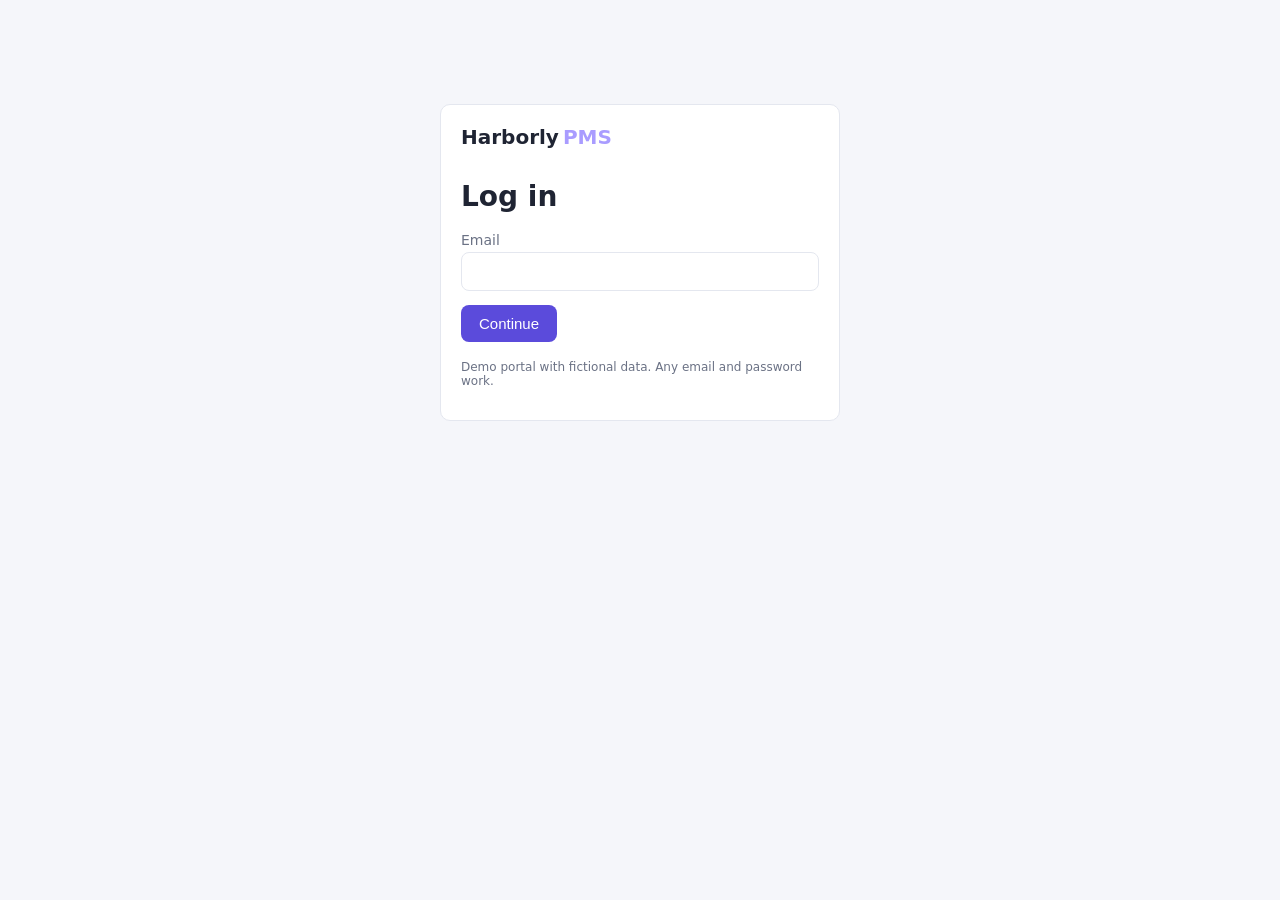
==== index.html @ 0a03e641 "Harborly PMS demo portal (fictional data) Co-Authored-By: Claude Opus 5.5 <noreply@anthropic.com> Cl" ====
<!doctype html><html lang="en"><head><meta charset="utf-8"><meta name="viewport" content="width=device-width,initial-scale=1"><title>Log in - Harborly PMS</title><link rel="stylesheet" href="style.css"><script src="data.js"></script></head>
<body data-page="login"><div id="app"><div class="content"><main id="main"></main></div></div><script src="app.js"></script></body></html>
---- style.css ----
:root{--bg:#f5f6fa;--card:#fff;--ink:#1f2433;--muted:#6b7285;--brand:#5b4bdb;--line:#e4e7ef;--side:#1c1f2e}
*{box-sizing:border-box}body{margin:0;font-family:system-ui,-apple-system,Segoe UI,Roboto,sans-serif;background:var(--bg);color:var(--ink);font-size:14px}
#app{display:flex;min-height:100vh}.side{width:210px;background:var(--side);color:#cfd3e6;padding:18px 0;flex-shrink:0}
.brand{font-weight:800;font-size:20px;color:#fff;padding:0 20px 18px}.brand span{color:#a99cff;margin-left:4px;font-weight:600}
.brand.big{color:var(--ink);padding:0 0 12px}.side nav a{display:block;padding:10px 20px;color:#cfd3e6;text-decoration:none}.side nav a.on,.side nav a:hover{background:#2b2f45;color:#fff}
.content{flex:1;min-width:0}#top{display:flex;justify-content:space-between;align-items:center;padding:16px 28px;background:#fff;border-bottom:1px solid var(--line)}
#top h1{font-size:20px;margin:0}.who a{color:var(--brand)}#main{padding:24px 28px}
.card{background:var(--card);border:1px solid var(--line);border-radius:10px;padding:20px;margin-bottom:18px}.card h2{font-size:16px;margin:0 0 12px}
.grid{display:grid;grid-template-columns:repeat(3,1fr);gap:16px}.grid2{display:grid;grid-template-columns:1fr 1fr;gap:16px}.stat b{display:block;font-size:28px}
table{width:100%;border-collapse:collapse}th,td{text-align:left;padding:8px 10px;border-bottom:1px solid var(--line);white-space:nowrap}th{color:var(--muted);font-weight:600;font-size:12px;text-transform:uppercase}
.scroll{overflow-x:auto}.mono{font-family:ui-monospace,Menlo,monospace;font-size:12px}.muted{color:var(--muted)}
.kv{display:grid;grid-template-columns:170px 1fr;gap:8px 12px;margin:0}.kv dt{color:var(--muted)}.kv dd{margin:0}
.pill{padding:2px 8px;border-radius:10px;background:#eef;font-size:12px}.pill.inactive,.pill.cancelled{background:#fde8e8}.pill.active,.pill.confirmed{background:#e3f6ea}
.tabs{display:flex;gap:4px;margin-bottom:14px}.tabs a{padding:8px 14px;border-radius:8px;text-decoration:none;color:var(--ink);background:#e9ebf3}.tabs a.on{background:var(--brand);color:#fff}
.pager{margin-top:14px}.pager a{color:var(--brand);margin:0 6px}.chips{list-style:none;padding:0;display:flex;flex-wrap:wrap;gap:6px}.chips li{background:#eef;padding:4px 10px;border-radius:12px}
.photos{display:flex;gap:10px}.photos img{width:200px;border-radius:8px}tr.blocked td{background:#fafafa;color:#888}
.auth{max-width:400px;margin:80px auto}label{display:block;margin:12px 0 4px;color:var(--muted)}input{width:100%;padding:10px;border:1px solid var(--line);border-radius:8px;font-size:15px}
.filters{display:flex;gap:12px;align-items:end}.filters label{margin:0}.filters input{width:auto}
button{background:var(--brand);color:#fff;border:0;border-radius:8px;padding:10px 18px;font-size:15px;cursor:pointer;margin-top:14px}.note{font-size:12px;color:var(--muted);margin-top:18px}
@media(max-width:800px){#app{flex-direction:column}.side{width:auto}.grid,.grid2{grid-template-columns:1fr}}
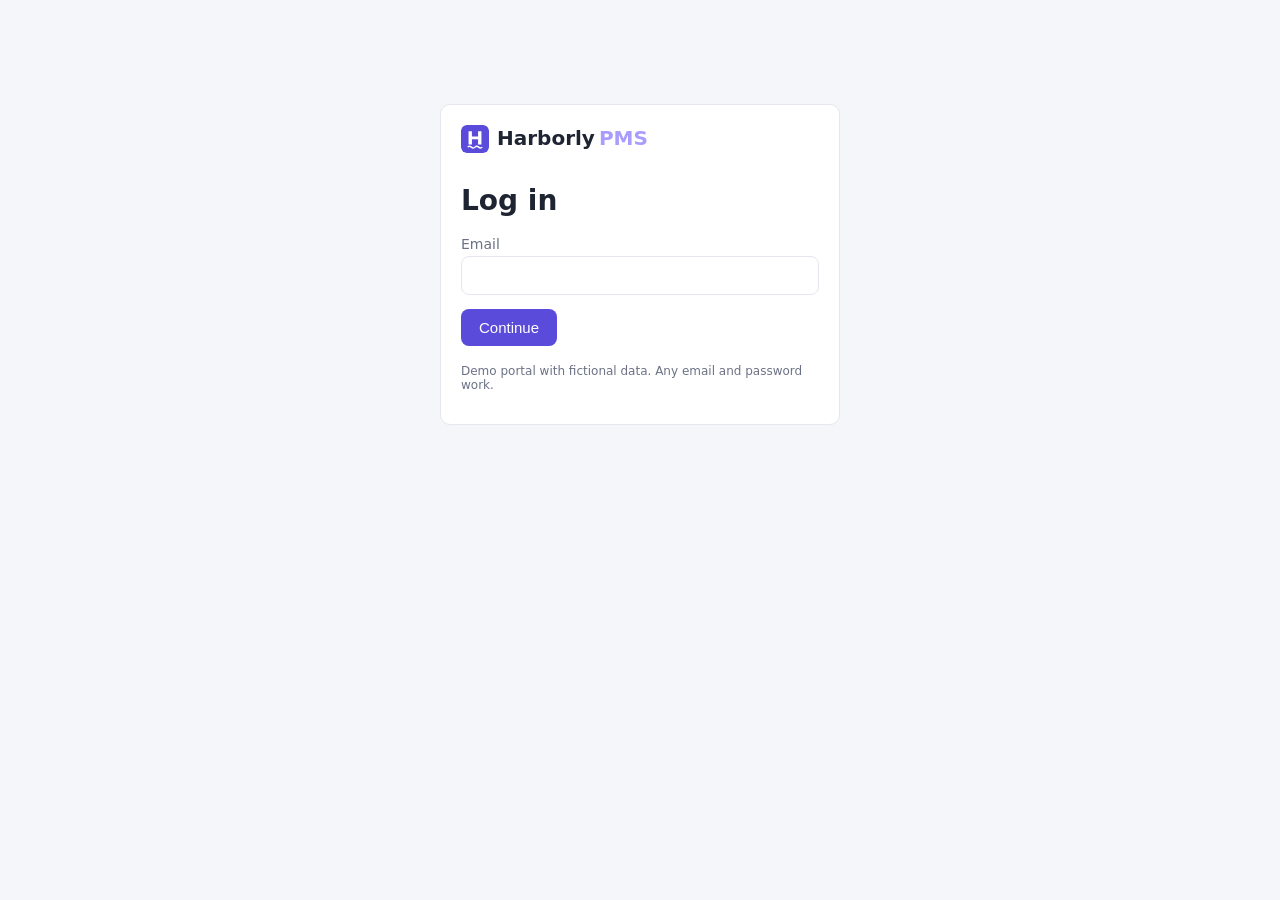
==== commit 56984c60: "Add Harborly logo, favicon and touch icon Co-Authored-By: Claude Opus 5.5 <noreply@anthropic.com> Cl" ====
--- a/index.html
+++ b/index.html
@@ -1,2 +1,2 @@
-<!doctype html><html lang="en"><head><meta charset="utf-8"><meta name="viewport" content="width=device-width,initial-scale=1"><title>Log in - Harborly PMS</title><link rel="stylesheet" href="style.css"><script src="data.js"></script></head>
+<!doctype html><html lang="en"><head><meta charset="utf-8"><meta name="viewport" content="width=device-width,initial-scale=1"><title>Log in - Harborly PMS</title><link rel="stylesheet" href="style.css"><link rel="icon" href="favicon.ico" sizes="32x32"><link rel="icon" href="logo.svg" type="image/svg+xml"><link rel="apple-touch-icon" href="apple-touch-icon.png"><meta property="og:image" content="https://fredeck-deck.github.io/harborly-pms-demo/logo-512.png"><meta property="og:site_name" content="Harborly PMS"><script src="data.js"></script></head>
 <body data-page="login"><div id="app"><div class="content"><main id="main"></main></div></div><script src="app.js"></script></body></html>
--- a/style.css
+++ b/style.css
@@ -18,3 +18,4 @@
 .filters{display:flex;gap:12px;align-items:end}.filters label{margin:0}.filters input{width:auto}
 button{background:var(--brand);color:#fff;border:0;border-radius:8px;padding:10px 18px;font-size:15px;cursor:pointer;margin-top:14px}.note{font-size:12px;color:var(--muted);margin-top:18px}
 @media(max-width:800px){#app{flex-direction:column}.side{width:auto}.grid,.grid2{grid-template-columns:1fr}}
+.logo{width:28px;height:28px;vertical-align:middle;margin-right:8px;border-radius:6px}
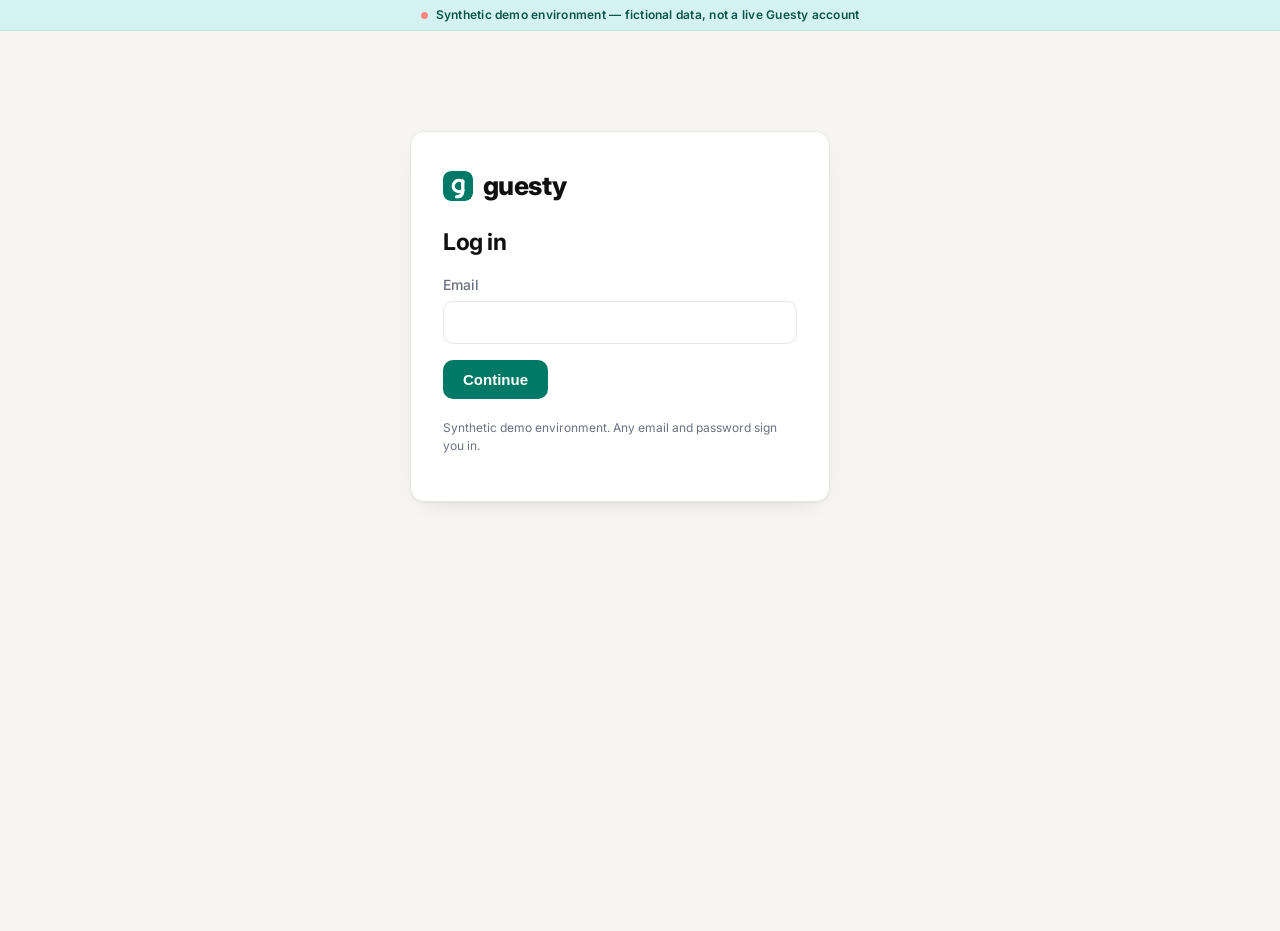
==== commit 01d0db40: "Reskin PMS demo to Guesty brand Guesty palette sampled from guesty.com (emerald #007a67, deep green " ====
--- a/index.html
+++ b/index.html
@@ -1,2 +1,2 @@
-<!doctype html><html lang="en"><head><meta charset="utf-8"><meta name="viewport" content="width=device-width,initial-scale=1"><title>Log in - Harborly PMS</title><link rel="stylesheet" href="style.css"><link rel="icon" href="favicon.ico" sizes="32x32"><link rel="icon" href="logo.svg" type="image/svg+xml"><link rel="apple-touch-icon" href="apple-touch-icon.png"><meta property="og:image" content="https://fredeck-deck.github.io/harborly-pms-demo/logo-512.png"><meta property="og:site_name" content="Harborly PMS"><script src="data.js"></script></head>
+<!doctype html><html lang="en"><head><meta charset="utf-8"><meta name="viewport" content="width=device-width,initial-scale=1"><title>Log in · Guesty</title><link rel="stylesheet" href="style.css"><link rel="icon" href="favicon.ico" sizes="32x32"><link rel="icon" href="logo.svg" type="image/svg+xml"><link rel="apple-touch-icon" href="apple-touch-icon.png"><meta property="og:image" content="https://fredeck-deck.github.io/harborly-pms-demo/logo-512.png"><meta property="og:site_name" content="Guesty"><script src="data.js"></script></head>
 <body data-page="login"><div id="app"><div class="content"><main id="main"></main></div></div><script src="app.js"></script></body></html>
--- a/style.css
+++ b/style.css
@@ -1,21 +1,96 @@
-:root{--bg:#f5f6fa;--card:#fff;--ink:#1f2433;--muted:#6b7285;--brand:#5b4bdb;--line:#e4e7ef;--side:#1c1f2e}
-*{box-sizing:border-box}body{margin:0;font-family:system-ui,-apple-system,Segoe UI,Roboto,sans-serif;background:var(--bg);color:var(--ink);font-size:14px}
-#app{display:flex;min-height:100vh}.side{width:210px;background:var(--side);color:#cfd3e6;padding:18px 0;flex-shrink:0}
-.brand{font-weight:800;font-size:20px;color:#fff;padding:0 20px 18px}.brand span{color:#a99cff;margin-left:4px;font-weight:600}
-.brand.big{color:var(--ink);padding:0 0 12px}.side nav a{display:block;padding:10px 20px;color:#cfd3e6;text-decoration:none}.side nav a.on,.side nav a:hover{background:#2b2f45;color:#fff}
-.content{flex:1;min-width:0}#top{display:flex;justify-content:space-between;align-items:center;padding:16px 28px;background:#fff;border-bottom:1px solid var(--line)}
-#top h1{font-size:20px;margin:0}.who a{color:var(--brand)}#main{padding:24px 28px}
-.card{background:var(--card);border:1px solid var(--line);border-radius:10px;padding:20px;margin-bottom:18px}.card h2{font-size:16px;margin:0 0 12px}
-.grid{display:grid;grid-template-columns:repeat(3,1fr);gap:16px}.grid2{display:grid;grid-template-columns:1fr 1fr;gap:16px}.stat b{display:block;font-size:28px}
-table{width:100%;border-collapse:collapse}th,td{text-align:left;padding:8px 10px;border-bottom:1px solid var(--line);white-space:nowrap}th{color:var(--muted);font-weight:600;font-size:12px;text-transform:uppercase}
-.scroll{overflow-x:auto}.mono{font-family:ui-monospace,Menlo,monospace;font-size:12px}.muted{color:var(--muted)}
-.kv{display:grid;grid-template-columns:170px 1fr;gap:8px 12px;margin:0}.kv dt{color:var(--muted)}.kv dd{margin:0}
-.pill{padding:2px 8px;border-radius:10px;background:#eef;font-size:12px}.pill.inactive,.pill.cancelled{background:#fde8e8}.pill.active,.pill.confirmed{background:#e3f6ea}
-.tabs{display:flex;gap:4px;margin-bottom:14px}.tabs a{padding:8px 14px;border-radius:8px;text-decoration:none;color:var(--ink);background:#e9ebf3}.tabs a.on{background:var(--brand);color:#fff}
-.pager{margin-top:14px}.pager a{color:var(--brand);margin:0 6px}.chips{list-style:none;padding:0;display:flex;flex-wrap:wrap;gap:6px}.chips li{background:#eef;padding:4px 10px;border-radius:12px}
-.photos{display:flex;gap:10px}.photos img{width:200px;border-radius:8px}tr.blocked td{background:#fafafa;color:#888}
-.auth{max-width:400px;margin:80px auto}label{display:block;margin:12px 0 4px;color:var(--muted)}input{width:100%;padding:10px;border:1px solid var(--line);border-radius:8px;font-size:15px}
-.filters{display:flex;gap:12px;align-items:end}.filters label{margin:0}.filters input{width:auto}
-button{background:var(--brand);color:#fff;border:0;border-radius:8px;padding:10px 18px;font-size:15px;cursor:pointer;margin-top:14px}.note{font-size:12px;color:var(--muted);margin-top:18px}
-@media(max-width:800px){#app{flex-direction:column}.side{width:auto}.grid,.grid2{grid-template-columns:1fr}}
-.logo{width:28px;height:28px;vertical-align:middle;margin-right:8px;border-radius:6px}
+/* Guesty (demo reskin). Palette sampled from guesty.com: emerald #007a67, deep green #072c23,
+   ink #101010, cream #faf9f8/#f7f5f2, mint #d5f2f2, coral accent #fa877d. */
+@import url('https://fonts.googleapis.com/css2?family=Inter:wght@400;500;600;700;800&display=swap');
+
+:root{
+  --bg:#f7f5f2;        /* cream page */
+  --card:#ffffff;
+  --ink:#101010;
+  --muted:#6b7280;
+  --brand:#007a67;     /* Guesty emerald */
+  --brand-ink:#ffffff;
+  --brand-deep:#072c23;/* deep green sidebar */
+  --brand-soft:#e7f6f4;/* mint tint */
+  --coral:#fa877d;
+  --line:#e8e6e1;
+  --side:#072c23;
+  --radius:14px;
+  --shadow:0 1px 2px rgba(16,16,16,.04), 0 8px 24px -16px rgba(7,44,35,.25);
+}
+*{box-sizing:border-box}
+html{-webkit-font-smoothing:antialiased;text-rendering:optimizeLegibility}
+body{margin:0;font-family:'Inter',system-ui,-apple-system,Segoe UI,Roboto,sans-serif;background:var(--bg);color:var(--ink);font-size:14px;line-height:1.5}
+a{color:var(--brand)}
+
+/* ---- synthetic-data ribbon ---- */
+.synthetic{position:sticky;top:0;z-index:50;display:flex;align-items:center;justify-content:center;gap:8px;
+  font-size:12px;font-weight:600;letter-spacing:.02em;color:#0c554f;background:#d5f2f2;border-bottom:1px solid #bce5e5;padding:6px 14px}
+.synthetic .dot{width:7px;height:7px;border-radius:50%;background:var(--coral)}
+
+/* ---- app shell ---- */
+#app{display:flex;min-height:100vh}
+.side{width:230px;background:var(--side);color:#cfe6df;padding:22px 0;flex-shrink:0;display:flex;flex-direction:column}
+.brand{display:flex;align-items:center;gap:10px;font-weight:800;font-size:21px;color:#fff;padding:0 22px 22px;letter-spacing:-.02em}
+.brand span{color:#8fd3c6;font-weight:600;font-size:13px;letter-spacing:.06em;text-transform:uppercase;margin-left:2px}
+.brand.big{color:var(--ink);padding:0 0 16px;font-size:26px}.brand.big span{color:var(--brand)}
+.side nav{display:flex;flex-direction:column;gap:2px;padding:0 12px}
+.side nav a{display:flex;align-items:center;gap:10px;padding:10px 14px;color:#cfe6df;text-decoration:none;border-radius:10px;font-weight:500;transition:background .12s,color .12s}
+.side nav a:hover{background:rgba(255,255,255,.06);color:#fff}
+.side nav a.on{background:var(--brand);color:#fff}
+.side .foot{margin-top:auto;padding:16px 22px 0;color:#6f9a8f;font-size:11px}
+
+.content{flex:1;min-width:0;display:flex;flex-direction:column}
+#top{display:flex;justify-content:space-between;align-items:center;padding:18px 32px;background:#fff;border-bottom:1px solid var(--line)}
+#top h1{font-size:20px;margin:0;font-weight:700;letter-spacing:-.01em}
+.who{color:var(--muted);font-size:13px}.who a{color:var(--brand);font-weight:600;text-decoration:none}.who a:hover{text-decoration:underline}
+#main{padding:28px 32px;max-width:1240px}
+
+/* ---- cards & type ---- */
+.card{background:var(--card);border:1px solid var(--line);border-radius:var(--radius);padding:22px;margin-bottom:18px;box-shadow:var(--shadow)}
+.card h2{font-size:15px;margin:0 0 14px;font-weight:700;letter-spacing:-.01em}
+.card h3{font-size:13px;margin:18px 0 8px;font-weight:700;color:var(--ink)}
+.grid{display:grid;grid-template-columns:repeat(3,1fr);gap:16px}
+.grid2{display:grid;grid-template-columns:1fr 1fr;gap:16px}
+.stat b{display:block;font-size:30px;font-weight:800;letter-spacing:-.02em;margin-bottom:2px}
+.stat{color:var(--muted);font-weight:500}
+
+/* ---- tables ---- */
+table{width:100%;border-collapse:collapse}
+th,td{text-align:left;padding:10px 12px;border-bottom:1px solid var(--line);white-space:nowrap}
+th{color:var(--muted);font-weight:600;font-size:11px;text-transform:uppercase;letter-spacing:.04em}
+tbody tr:hover{background:#faf9f8}
+.scroll{overflow-x:auto;border-radius:10px}
+.mono{font-family:ui-monospace,'SF Mono',Menlo,monospace;font-size:12px;color:#475569}
+.muted{color:var(--muted)}
+
+.kv{display:grid;grid-template-columns:180px 1fr;gap:10px 16px;margin:0}
+.kv dt{color:var(--muted)}.kv dd{margin:0;font-weight:500}
+
+.pill{display:inline-block;padding:2px 10px;border-radius:999px;background:#eef2f1;font-size:12px;font-weight:600;color:#475569}
+.pill.active,.pill.confirmed{background:#e7f6f4;color:#007a67}
+.pill.inactive,.pill.cancelled{background:#fde8e6;color:#c0392b}
+
+.tabs{display:flex;gap:4px;margin-bottom:16px}
+.tabs a{padding:9px 16px;border-radius:999px;text-decoration:none;color:var(--ink);background:#fff;border:1px solid var(--line);font-weight:600;font-size:13px}
+.tabs a:hover{border-color:#cfe6df}
+.tabs a.on{background:var(--brand);color:#fff;border-color:var(--brand)}
+
+.pager{margin-top:16px;color:var(--muted);font-size:13px}.pager a{color:var(--brand);margin:0 8px;text-decoration:none;font-weight:600}
+.chips{list-style:none;padding:0;margin:0;display:flex;flex-wrap:wrap;gap:8px}
+.chips li{background:var(--brand-soft);color:#0c554f;padding:5px 12px;border-radius:999px;font-size:13px;font-weight:500}
+.photos{display:flex;gap:12px;flex-wrap:wrap}.photos img{width:200px;height:134px;object-fit:cover;border-radius:12px;border:1px solid var(--line)}
+tr.blocked td{background:#faf9f8;color:#9aa1ab}
+
+/* ---- auth ---- */
+.auth{max-width:420px;margin:72px auto;padding:34px 32px}
+.auth h1{font-size:23px;margin:4px 0 2px;letter-spacing:-.02em}
+label{display:block;margin:14px 0 6px;color:var(--muted);font-weight:500}
+input{width:100%;padding:11px 13px;border:1px solid var(--line);border-radius:10px;font-size:15px;font-family:inherit;background:#fff;color:var(--ink)}
+input:focus{outline:none;border-color:var(--brand);box-shadow:0 0 0 3px rgba(0,122,103,.14)}
+.filters{display:flex;gap:14px;align-items:end;flex-wrap:wrap}.filters label{margin:0}.filters input{width:auto}
+button{background:var(--brand);color:#fff;border:0;border-radius:10px;padding:11px 20px;font-size:15px;font-weight:600;cursor:pointer;margin-top:16px;transition:background .12s}
+button:hover{background:#00695a}
+.note{font-size:12px;color:var(--muted);margin-top:20px}
+.logo{width:30px;height:30px;vertical-align:middle;border-radius:8px}
+
+@media(max-width:820px){#app{flex-direction:column}.side{width:auto;flex-direction:row;flex-wrap:wrap;padding:12px}.side nav{flex-direction:row;flex-wrap:wrap}.side .foot{display:none}.grid,.grid2{grid-template-columns:1fr}#main{padding:20px 16px}}
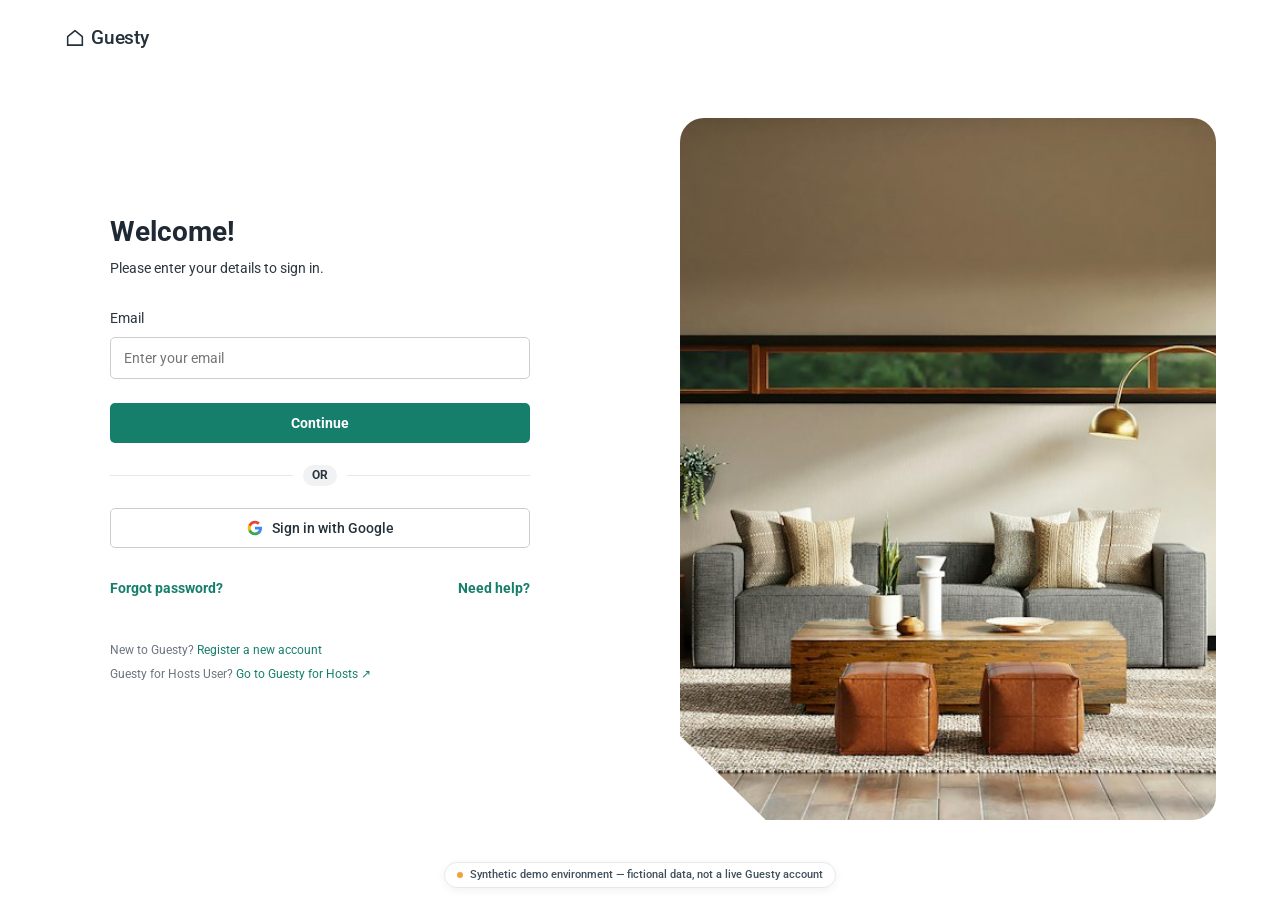
==== commit edbec580: "feat: restyle to match the real Guesty login and app shell Two-step Welcome login with photo panel, " ====
--- a/index.html
+++ b/index.html
@@ -1,2 +1,2 @@
-<!doctype html><html lang="en"><head><meta charset="utf-8"><meta name="viewport" content="width=device-width,initial-scale=1"><title>Log in · Guesty</title><link rel="stylesheet" href="style.css"><link rel="icon" href="favicon.ico" sizes="32x32"><link rel="icon" href="logo.svg" type="image/svg+xml"><link rel="apple-touch-icon" href="apple-touch-icon.png"><meta property="og:image" content="https://fredeck-deck.github.io/harborly-pms-demo/logo-512.png"><meta property="og:site_name" content="Guesty"><script src="data.js"></script></head>
+<!doctype html><html lang="en"><head><meta charset="utf-8"><meta name="robots" content="noindex,nofollow"><meta name="viewport" content="width=device-width,initial-scale=1"><title>Login | Guesty</title><link rel="stylesheet" href="style.css"><link rel="icon" href="favicon.svg" type="image/svg+xml"><link rel="icon" href="favicon.ico" sizes="32x32"><link rel="icon" href="logo.svg" type="image/svg+xml"><link rel="apple-touch-icon" href="apple-touch-icon.png"><meta property="og:image" content="https://fredeck-deck.github.io/guesty-demo/logo-512.png"><meta property="og:site_name" content="Guesty"><script src="data.js"></script></head>
 <body data-page="login"><div id="app"><div class="content"><main id="main"></main></div></div><script src="app.js"></script></body></html>
--- a/style.css
+++ b/style.css
@@ -1,96 +1,164 @@
-/* Guesty (demo reskin). Palette sampled from guesty.com: emerald #007a67, deep green #072c23,
-   ink #101010, cream #faf9f8/#f7f5f2, mint #d5f2f2, coral accent #fa877d. */
-@import url('https://fonts.googleapis.com/css2?family=Inter:wght@400;500;600;700;800&display=swap');
+/* Guesty (demo reskin). Layout and palette follow the app.guesty.com login and app shell:
+   teal header, white sidebar, grey canvas, uppercase table heads, blue links and tabs. */
+@import url('https://fonts.googleapis.com/css2?family=Roboto:wght@400;500;700&display=swap');
 
 :root{
-  --bg:#f7f5f2;        /* cream page */
-  --card:#ffffff;
-  --ink:#101010;
-  --muted:#6b7280;
-  --brand:#007a67;     /* Guesty emerald */
-  --brand-ink:#ffffff;
-  --brand-deep:#072c23;/* deep green sidebar */
-  --brand-soft:#e7f6f4;/* mint tint */
-  --coral:#fa877d;
-  --line:#e8e6e1;
-  --side:#072c23;
-  --radius:14px;
-  --shadow:0 1px 2px rgba(16,16,16,.04), 0 8px 24px -16px rgba(7,44,35,.25);
+  --brand:#167f6c;       /* header / primary button teal */
+  --brand-hover:#11705f;
+  --brand-soft:#e3f2ef;
+  --link:#2b6bd6;        /* links, active tab */
+  --ink:#1f2933;
+  --muted:#6b7480;
+  --line:#e4e7eb;
+  --canvas:#f4f5f7;
+  --ok:#1a7f4b; --ok-bg:#e6f5ec;
+  --bad:#d6293e; --bad-bg:#fdecee;
 }
 *{box-sizing:border-box}
-html{-webkit-font-smoothing:antialiased;text-rendering:optimizeLegibility}
-body{margin:0;font-family:'Inter',system-ui,-apple-system,Segoe UI,Roboto,sans-serif;background:var(--bg);color:var(--ink);font-size:14px;line-height:1.5}
-a{color:var(--brand)}
+html{-webkit-font-smoothing:antialiased}
+body{margin:0;font-family:'Roboto',Helvetica,Arial,sans-serif;color:var(--ink);font-size:14px;line-height:1.45;background:var(--canvas)}
+a{color:var(--link);text-decoration:none}
+a:hover{text-decoration:underline}
+button{font-family:inherit}
 
 /* ---- synthetic-data ribbon ---- */
-.synthetic{position:sticky;top:0;z-index:50;display:flex;align-items:center;justify-content:center;gap:8px;
-  font-size:12px;font-weight:600;letter-spacing:.02em;color:#0c554f;background:#d5f2f2;border-bottom:1px solid #bce5e5;padding:6px 14px}
-.synthetic .dot{width:7px;height:7px;border-radius:50%;background:var(--coral)}
+.synthetic{position:fixed;left:50%;bottom:12px;transform:translateX(-50%);z-index:50;display:flex;align-items:center;gap:7px;
+  font-size:11px;font-weight:500;color:#41505c;background:rgba(255,255,255,.92);border:1px solid var(--line);border-radius:999px;padding:4px 12px;box-shadow:0 2px 8px rgba(0,0,0,.06)}
+.synthetic .dot{width:6px;height:6px;border-radius:50%;background:#f0a33a}
+
+/* ---- logo ---- */
+.wordmark{display:inline-flex;align-items:center;gap:5px;font-size:19px;font-weight:500;letter-spacing:-.01em;color:inherit}
+.wordmark svg{width:22px;height:22px}
+
+/* ---- auth ---- */
+body[data-page=login]{background:#fff}
+.auth-page{min-height:100vh;display:grid;grid-template-columns:1fr 1fr;grid-template-rows:auto 1fr}
+.auth-page .auth-top{grid-column:1/-1;padding:24px 64px;color:#24313b}
+.auth-form{display:flex;align-items:center;justify-content:center;padding:0 40px 80px}
+.auth-form .inner{width:100%;max-width:420px}
+.auth-photo{padding:40px 64px 80px 40px;display:flex;align-items:center}
+.auth-photo div{width:100%;height:100%;max-height:760px;min-height:480px;border-radius:24px;background:url(auth-photo.jpg) center/cover;
+  clip-path:polygon(0 0,100% 0,100% 100%,16% 100%,0 88%)}
+.auth h1{font-size:28px;font-weight:700;margin:0 0 6px}
+.auth .lead{margin:0 0 30px;color:#2b3640}
+.auth label{display:block;margin:0 0 8px;font-size:14px;color:#2b3640}
+.auth input[type=email],.auth input[type=password],.auth input[type=text]{width:100%;height:42px;padding:0 13px;border:1px solid #c9ced4;border-radius:5px;font-size:14px;font-family:inherit;color:var(--ink)}
+.auth input:focus{outline:none;border:2px solid var(--brand);padding:0 12px}
+.auth .who-row{display:flex;justify-content:space-between;align-items:center;margin:0 0 26px}
+.auth .who-row a,.auth .links a,.auth .resend a{color:var(--brand);font-weight:700}
+.pw-wrap{position:relative}.pw-wrap .eye{position:absolute;right:12px;top:12px;width:18px;height:18px;color:#8a949e;cursor:pointer}
+.auth .check{display:flex;align-items:center;gap:9px;margin:18px 0 0;color:#2b3640;cursor:pointer}
+.auth .check input{width:18px;height:18px;margin:0;accent-color:var(--brand)}
+.btn{display:block;width:100%;height:40px;margin-top:24px;border:0;border-radius:5px;background:var(--brand);color:#fff;font-size:14px;font-weight:700;cursor:pointer}
+.btn:hover{background:var(--brand-hover)}
+.btn:disabled{background:#8fc3b9;cursor:default}
+.btn.ghost{background:#fff;color:#24313b;border:1px solid #c9ced4;font-weight:500;display:flex;align-items:center;justify-content:center;gap:9px;margin-top:0}
+.btn.ghost:hover{background:#f7f8f9}
+.or{display:flex;align-items:center;gap:10px;margin:22px 0;color:#2b3640;font-size:12px;font-weight:700}
+.or:before,.or:after{content:"";flex:1;height:1px;background:var(--line)}
+.or span{background:#f0f2f4;border-radius:999px;padding:2px 9px}
+.links{display:flex;justify-content:space-between;margin-top:30px}
+.small{margin-top:40px;font-size:12px;color:var(--muted);line-height:2}
+.small a{color:var(--brand)}
+.sms-icon{width:80px;height:80px;border-radius:50%;background:var(--brand-soft);display:flex;align-items:center;justify-content:center;color:var(--brand);margin-bottom:26px}
+.phone{font-size:24px;font-weight:700;color:var(--brand);margin:0 0 34px}
+.codes{display:flex;gap:4px;margin-bottom:22px}
+.codes input{width:40px!important;height:48px!important;padding:0!important;text-align:center;font-size:20px!important}
+.resend{color:#2b3640}.resend a.wait{color:#8fc3b9;pointer-events:none}
+.back{display:block;text-align:center;margin-top:18px;color:#24313b;font-weight:700}
+.err{color:var(--bad);margin:10px 0 0;font-size:13px}
+.signing{color:var(--muted);display:flex;align-items:center;gap:10px}
+.spin{width:18px;height:18px;border:2px solid #cfd6dc;border-top-color:var(--brand);border-radius:50%;animation:sp .8s linear infinite}
+@keyframes sp{to{transform:rotate(360deg)}}
 
 /* ---- app shell ---- */
-#app{display:flex;min-height:100vh}
-.side{width:230px;background:var(--side);color:#cfe6df;padding:22px 0;flex-shrink:0;display:flex;flex-direction:column}
-.brand{display:flex;align-items:center;gap:10px;font-weight:800;font-size:21px;color:#fff;padding:0 22px 22px;letter-spacing:-.02em}
-.brand span{color:#8fd3c6;font-weight:600;font-size:13px;letter-spacing:.06em;text-transform:uppercase;margin-left:2px}
-.brand.big{color:var(--ink);padding:0 0 16px;font-size:26px}.brand.big span{color:var(--brand)}
-.side nav{display:flex;flex-direction:column;gap:2px;padding:0 12px}
-.side nav a{display:flex;align-items:center;gap:10px;padding:10px 14px;color:#cfe6df;text-decoration:none;border-radius:10px;font-weight:500;transition:background .12s,color .12s}
-.side nav a:hover{background:rgba(255,255,255,.06);color:#fff}
-.side nav a.on{background:var(--brand);color:#fff}
-.side .foot{margin-top:auto;padding:16px 22px 0;color:#6f9a8f;font-size:11px}
+.topbar{position:sticky;top:0;z-index:20;height:56px;background:var(--brand);color:#fff;display:flex;align-items:center;padding:0 20px;gap:18px}
+.topbar .burger{width:20px;height:20px;opacity:.95}
+.topbar .wordmark{color:#fff}
+.search{position:absolute;left:50%;transform:translateX(-50%);width:400px;height:40px;border-radius:6px;background:rgba(255,255,255,.12);display:flex;align-items:center;gap:8px;padding:0 16px;font-weight:500;color:#fff}
+.search kbd{font:inherit;font-size:11px;border:1px solid rgba(255,255,255,.7);border-radius:3px;padding:0 4px}
+.tools{margin-left:auto;display:flex;align-items:center;gap:22px}
+.tools svg{width:20px;height:20px}
+.bell{position:relative}.bell b{position:absolute;top:-9px;right:-10px;background:#e4f6c4;color:#24313b;font-size:10px;font-weight:700;border-radius:8px;padding:0 4px}
+.acct{display:flex;align-items:center;gap:10px;font-size:13px;position:relative;cursor:pointer}
+.avatar{width:30px;height:30px;border-radius:50%;background:#fff;color:var(--brand);font-size:12px;font-weight:700;display:flex;align-items:center;justify-content:center}
+.menu{display:none;position:absolute;right:0;top:40px;background:#fff;color:var(--ink);border:1px solid var(--line);border-radius:6px;box-shadow:0 8px 24px rgba(0,0,0,.12);min-width:180px;padding:6px 0}
+.menu.open{display:block}.menu a{display:block;padding:8px 16px;color:var(--ink)}.menu a:hover{background:var(--canvas);text-decoration:none}
+
+#app{display:flex;min-height:calc(100vh - 56px)}
+.side{width:245px;flex-shrink:0;background:#fff;border-right:1px solid var(--line);padding:16px 12px}
+.side a{display:flex;align-items:center;gap:12px;padding:9px 10px;border-radius:6px;color:#24313b;font-weight:500;font-size:14.5px}
+.side a:hover{background:var(--canvas);text-decoration:none}
+.side a.on{background:var(--brand-soft);color:var(--brand)}
+.side a svg{width:19px;height:19px;flex-shrink:0}
+.side a .badge{margin-left:auto;background:#d8ece8;color:#24313b;font-size:11px;font-weight:700;border-radius:6px;padding:1px 6px}
+.side a.ai{color:#7b6cf0}
 
 .content{flex:1;min-width:0;display:flex;flex-direction:column}
-#top{display:flex;justify-content:space-between;align-items:center;padding:18px 32px;background:#fff;border-bottom:1px solid var(--line)}
-#top h1{font-size:20px;margin:0;font-weight:700;letter-spacing:-.01em}
-.who{color:var(--muted);font-size:13px}.who a{color:var(--brand);font-weight:600;text-decoration:none}.who a:hover{text-decoration:underline}
-#main{padding:28px 32px;max-width:1240px}
+.crumbs{background:#fff;border-bottom:1px solid var(--line);padding:16px 30px;color:#24313b}
+.crumbs a{color:#24313b}.crumbs .sep{margin:0 12px;color:#8a949e}.crumbs b{font-weight:500}
+#main{padding:22px 30px 60px}
+.page-head{display:flex;align-items:flex-start;gap:16px;margin-bottom:18px}
+.page-head h1{font-size:18px;font-weight:500;margin:0}
+.page-head p{margin:3px 0 0;color:#2b3640}
+.page-head .actions{margin-left:auto;display:flex;gap:16px;align-items:center}
+.page-head .actions a{font-weight:500}
+.pbtn{background:var(--brand);color:#fff!important;border-radius:5px;padding:9px 16px;font-weight:500}
+.pbtn:hover{background:var(--brand-hover);text-decoration:none}
 
-/* ---- cards & type ---- */
-.card{background:var(--card);border:1px solid var(--line);border-radius:var(--radius);padding:22px;margin-bottom:18px;box-shadow:var(--shadow)}
-.card h2{font-size:15px;margin:0 0 14px;font-weight:700;letter-spacing:-.01em}
-.card h3{font-size:13px;margin:18px 0 8px;font-weight:700;color:var(--ink)}
-.grid{display:grid;grid-template-columns:repeat(3,1fr);gap:16px}
+.panel{background:#fff;border:1px solid var(--line);border-radius:4px;margin-bottom:18px}
+.panel>h2{font-size:15px;font-weight:500;margin:0;padding:16px 20px;border-bottom:1px solid var(--line)}
+.panel .body{padding:18px 20px}
+.toolbar{display:flex;align-items:center;gap:16px;padding:14px 16px}
+.chip{background:var(--canvas);border-radius:4px;padding:9px 30px 9px 30px}
+.fake-input{display:flex;align-items:center;gap:10px;border:1px solid #c9ced4;border-radius:4px;padding:8px 14px;color:#8a949e;width:250px}
+.grid{display:grid;grid-template-columns:repeat(3,1fr);gap:16px;margin-bottom:18px}
 .grid2{display:grid;grid-template-columns:1fr 1fr;gap:16px}
-.stat b{display:block;font-size:30px;font-weight:800;letter-spacing:-.02em;margin-bottom:2px}
-.stat{color:var(--muted);font-weight:500}
+.stat{padding:18px 20px}.stat b{display:block;font-size:28px;font-weight:500;margin-bottom:2px}.stat span{color:var(--muted)}
 
-/* ---- tables ---- */
-table{width:100%;border-collapse:collapse}
-th,td{text-align:left;padding:10px 12px;border-bottom:1px solid var(--line);white-space:nowrap}
-th{color:var(--muted);font-weight:600;font-size:11px;text-transform:uppercase;letter-spacing:.04em}
-tbody tr:hover{background:#faf9f8}
-.scroll{overflow-x:auto;border-radius:10px}
-.mono{font-family:ui-monospace,'SF Mono',Menlo,monospace;font-size:12px;color:#475569}
+.tabs{display:flex;gap:6px;border-bottom:1px solid var(--line);margin-bottom:0;background:#fff;padding:0 10px}
+.tabs a{padding:13px 16px;color:#5d6873;border-bottom:2px solid transparent;margin-bottom:-1px}
+.tabs a:hover{text-decoration:none;color:var(--ink)}
+.tabs a.on{color:var(--link);border-bottom-color:var(--link)}
+.tabs-wrap{margin-bottom:18px;border:1px solid var(--line);border-radius:4px;overflow:hidden}
+.tabs-wrap .tabs{border-bottom:0}
+
+table{width:100%;border-collapse:collapse;background:#fff}
+th,td{text-align:left;padding:0 16px;height:64px;border-bottom:1px solid var(--line);white-space:nowrap}
+thead th{height:48px;color:#6b7480;font-weight:400;font-size:13px;text-transform:uppercase;letter-spacing:.02em;border-bottom:1px solid #c9ced4}
+tbody tr:hover{background:#fafbfc}
+.scroll{overflow-x:auto}
+.mono{font-family:ui-monospace,'SF Mono',Menlo,monospace;font-size:12.5px;color:#3c4752}
 .muted{color:var(--muted)}
+.count{padding:14px 16px;color:var(--muted);margin:0}
 
-.kv{display:grid;grid-template-columns:180px 1fr;gap:10px 16px;margin:0}
-.kv dt{color:var(--muted)}.kv dd{margin:0;font-weight:500}
+.kv{display:grid;grid-template-columns:180px 1fr;gap:12px 16px;margin:0}
+.kv dt{color:var(--muted)}.kv dd{margin:0}
 
-.pill{display:inline-block;padding:2px 10px;border-radius:999px;background:#eef2f1;font-size:12px;font-weight:600;color:#475569}
-.pill.active,.pill.confirmed{background:#e7f6f4;color:#007a67}
-.pill.inactive,.pill.cancelled{background:#fde8e6;color:#c0392b}
+.pill{display:inline-flex;align-items:center;gap:6px;padding:2px 9px;border-radius:4px;background:#eef0f2;font-size:12px;color:#3c4752}
+.pill:before{content:"";width:6px;height:6px;border-radius:50%;background:currentColor}
+.pill.active,.pill.confirmed{background:var(--ok-bg);color:var(--ok)}
+.pill.inactive,.pill.cancelled{background:var(--bad-bg);color:var(--bad)}
+.pill.inquiry,.pill.pending{background:#fff4e0;color:#a35f00}
 
-.tabs{display:flex;gap:4px;margin-bottom:16px}
-.tabs a{padding:9px 16px;border-radius:999px;text-decoration:none;color:var(--ink);background:#fff;border:1px solid var(--line);font-weight:600;font-size:13px}
-.tabs a:hover{border-color:#cfe6df}
-.tabs a.on{background:var(--brand);color:#fff;border-color:var(--brand)}
+.pager{display:flex;align-items:center;gap:14px;justify-content:flex-end;padding:14px 16px;color:var(--muted);font-size:13px}
+.pager a{font-weight:500}
+.filters{display:flex;gap:14px;align-items:end;flex-wrap:wrap;padding:14px 16px;border-bottom:1px solid var(--line)}
+.filters label{display:flex;flex-direction:column;gap:4px;font-size:12px;color:var(--muted)}
+.filters input{height:36px;border:1px solid #c9ced4;border-radius:4px;padding:0 10px;font-family:inherit}
+.filters button{height:36px;border:0;border-radius:5px;background:var(--brand);color:#fff;padding:0 16px;font-weight:500;cursor:pointer}
+.chips{list-style:none;padding:0;margin:0;display:flex;flex-wrap:wrap;gap:8px}
+.chips li{background:var(--canvas);border:1px solid var(--line);padding:4px 11px;border-radius:4px;font-size:13px}
+.photos{display:flex;gap:12px;flex-wrap:wrap}.photos img{width:200px;height:134px;object-fit:cover;border-radius:4px;border:1px solid var(--line)}
+.body h3{font-size:13px;font-weight:500;margin:20px 0 8px;color:var(--muted);text-transform:uppercase;letter-spacing:.02em}
+.body p{margin:0}
+tr.blocked td{background:#fafbfc;color:#9aa1ab}
 
-.pager{margin-top:16px;color:var(--muted);font-size:13px}.pager a{color:var(--brand);margin:0 8px;text-decoration:none;font-weight:600}
-.chips{list-style:none;padding:0;margin:0;display:flex;flex-wrap:wrap;gap:8px}
-.chips li{background:var(--brand-soft);color:#0c554f;padding:5px 12px;border-radius:999px;font-size:13px;font-weight:500}
-.photos{display:flex;gap:12px;flex-wrap:wrap}.photos img{width:200px;height:134px;object-fit:cover;border-radius:12px;border:1px solid var(--line)}
-tr.blocked td{background:#faf9f8;color:#9aa1ab}
-
-/* ---- auth ---- */
-.auth{max-width:420px;margin:72px auto;padding:34px 32px}
-.auth h1{font-size:23px;margin:4px 0 2px;letter-spacing:-.02em}
-label{display:block;margin:14px 0 6px;color:var(--muted);font-weight:500}
-input{width:100%;padding:11px 13px;border:1px solid var(--line);border-radius:10px;font-size:15px;font-family:inherit;background:#fff;color:var(--ink)}
-input:focus{outline:none;border-color:var(--brand);box-shadow:0 0 0 3px rgba(0,122,103,.14)}
-.filters{display:flex;gap:14px;align-items:end;flex-wrap:wrap}.filters label{margin:0}.filters input{width:auto}
-button{background:var(--brand);color:#fff;border:0;border-radius:10px;padding:11px 20px;font-size:15px;font-weight:600;cursor:pointer;margin-top:16px;transition:background .12s}
-button:hover{background:#00695a}
-.note{font-size:12px;color:var(--muted);margin-top:20px}
-.logo{width:30px;height:30px;vertical-align:middle;border-radius:8px}
-
-@media(max-width:820px){#app{flex-direction:column}.side{width:auto;flex-direction:row;flex-wrap:wrap;padding:12px}.side nav{flex-direction:row;flex-wrap:wrap}.side .foot{display:none}.grid,.grid2{grid-template-columns:1fr}#main{padding:20px 16px}}
+@media(max-width:900px){
+  .auth-page{grid-template-columns:1fr}.auth-photo{display:none}.auth-page .auth-top{padding:20px 24px}
+  .search,.tools svg,.acct #account-name{display:none}
+  #app{flex-direction:column}.side{width:auto;display:flex;flex-wrap:wrap;border-right:0;border-bottom:1px solid var(--line)}
+  .grid,.grid2{grid-template-columns:1fr}#main{padding:18px 14px}
+}
+body[data-page=login] #main{padding:0}
+#listings td:first-child a,#owners td a{color:var(--ink)}
